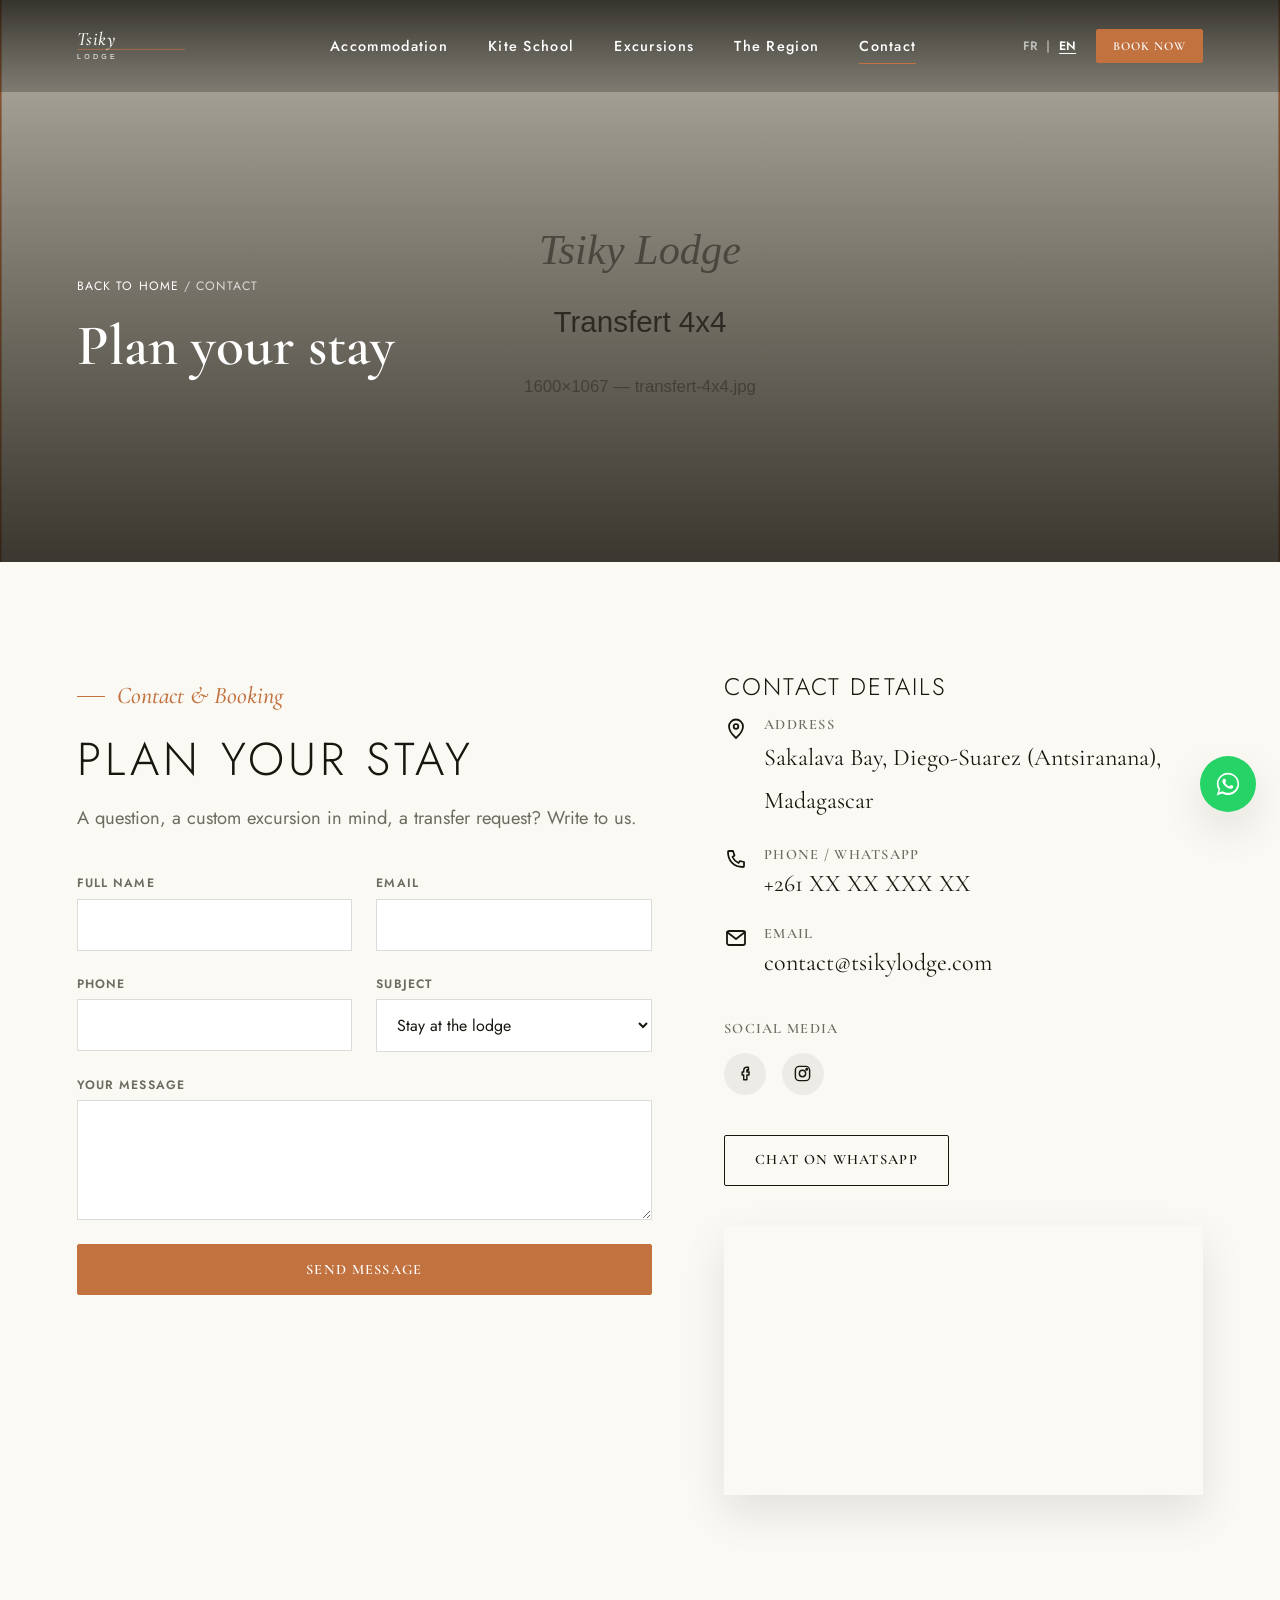
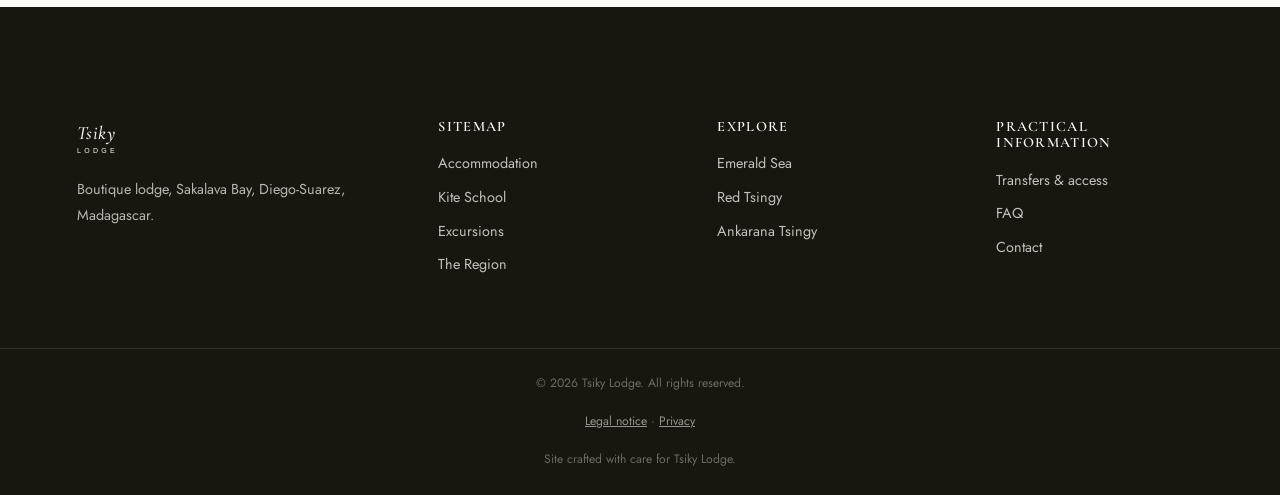
==== contact.html @ 4156f008 "feat: site vitrine complet Tsiky Lodge (FR/EN) Site one-page + pages de détail (hébergements, école " ====
<!DOCTYPE html>
<html lang="fr">
<head>
<meta charset="UTF-8">
<meta name="viewport" content="width=device-width, initial-scale=1.0">
<title data-i18n="meta.title.contact">Contact & réservation — Tsiky Lodge</title>
<meta name="description" content="Contactez le Tsiky Lodge pour réserver votre séjour, une excursion ou un transfert." data-i18n-attr="content:meta.description.contact">
<link rel="canonical" href="https://www.tsikylodge.com/contact.html">
<link rel="alternate" hreflang="fr" href="https://www.tsikylodge.com/contact.html">
<link rel="alternate" hreflang="en" href="https://www.tsikylodge.com/contact.html">
<link rel="alternate" hreflang="x-default" href="https://www.tsikylodge.com/contact.html">

<meta property="og:type" content="website">
<meta property="og:site_name" content="Tsiky Lodge">
<meta property="og:title" content="Contact & réservation — Tsiky Lodge" data-i18n-attr="content:meta.title.contact">
<meta property="og:description" content="Contactez le Tsiky Lodge pour réserver votre séjour, une excursion ou un transfert." data-i18n-attr="content:meta.description.contact">
<meta property="og:image" content="https://www.tsikylodge.com/assets/img/og-image.svg">
<meta property="og:url" content="https://www.tsikylodge.com/contact.html">
<meta property="og:locale" content="fr_FR">

<meta name="twitter:card" content="summary_large_image">
<meta name="twitter:title" content="Contact & réservation — Tsiky Lodge" data-i18n-attr="content:meta.title.contact">
<meta name="twitter:description" content="Contactez le Tsiky Lodge pour réserver votre séjour, une excursion ou un transfert." data-i18n-attr="content:meta.description.contact">
<meta name="twitter:image" content="https://www.tsikylodge.com/assets/img/og-image.svg">

<link rel="icon" href="assets/img/logo-tsiky-lodge.svg" type="image/svg+xml">

<link rel="preconnect" href="https://fonts.googleapis.com">
<link rel="preconnect" href="https://fonts.gstatic.com" crossorigin>
<link href="https://fonts.googleapis.com/css2?family=Cormorant+Garamond:ital,wght@0,500;0,600;1,500;1,600https://fonts.googleapis.com/css2?family=Cormorant+Garamond:wght@500;600;700&family=Jost:wght@400;500;600&display=swapfamily=Jost:wght@300;400;500;600https://fonts.googleapis.com/css2?family=Cormorant+Garamond:wght@500;600;700&family=Jost:wght@400;500;600&display=swapdisplay=swap" rel="stylesheet">

<link rel="stylesheet" href="css/reset.css">
<link rel="stylesheet" href="css/variables.css">
<link rel="stylesheet" href="css/main.css">
<link rel="stylesheet" href="css/responsive.css">
</head>
<body>
<a class="skip-link" href="#main-content" data-i18n="nav.skip">Aller au contenu principal</a>

<svg style="display:none" aria-hidden="true">
  <symbol id="icon-pin" viewBox="0 0 24 24" fill="none" stroke="currentColor" stroke-width="1.8" stroke-linecap="round" stroke-linejoin="round"><path d="M12 21s-7-6.2-7-11.5A7 7 0 0 1 19 9.5C19 14.8 12 21 12 21z"/><circle cx="12" cy="9.5" r="2.3"/></symbol>
  <symbol id="icon-mail" viewBox="0 0 24 24" fill="none" stroke="currentColor" stroke-width="1.8" stroke-linecap="round" stroke-linejoin="round"><rect x="3" y="5" width="18" height="14" rx="2"/><path d="M3 6l9 7 9-7"/></symbol>
  <symbol id="icon-phone" viewBox="0 0 24 24" fill="none" stroke="currentColor" stroke-width="1.8" stroke-linecap="round" stroke-linejoin="round"><path d="M5 4h4l1.5 4.5-2 1.5a12 12 0 0 0 6 6l1.5-2L20 15v4a1 1 0 0 1-1 1C10 20 4 14 4 5a1 1 0 0 1 1-1z"/></symbol>
  <symbol id="icon-facebook" viewBox="0 0 24 24" fill="none" stroke="currentColor" stroke-width="1.8" stroke-linecap="round" stroke-linejoin="round"><path d="M15 8h2V4h-2a4 4 0 0 0-4 4v2H9v4h2v6h4v-6h2.5l.5-4H15V8a1 1 0 0 1 1-1z"/></symbol>
  <symbol id="icon-instagram" viewBox="0 0 24 24" fill="none" stroke="currentColor" stroke-width="1.8" stroke-linecap="round" stroke-linejoin="round"><rect x="3" y="3" width="18" height="18" rx="5"/><circle cx="12" cy="12" r="4"/><circle cx="17.3" cy="6.7" r="1"/></symbol>
  <symbol id="icon-close" viewBox="0 0 24 24" fill="none" stroke="currentColor" stroke-width="2" stroke-linecap="round" stroke-linejoin="round"><path d="M6 6l12 12M18 6L6 18"/></symbol>
  <symbol id="icon-whatsapp" viewBox="0 0 32 32"><path d="M16 3C9 3 3.3 8.7 3.3 15.6c0 2.6.7 5 2 7.1L3 29l6.5-2.2c2 1.1 4.2 1.7 6.5 1.7 7 0 12.7-5.7 12.7-12.6C28.7 8.7 23 3 16 3zm0 23.1c-2 0-4-.5-5.7-1.6l-.4-.2-4 1.3 1.3-3.9-.3-.4a10.4 10.4 0 0 1-1.7-5.7C5.2 9.8 10 5 16 5s10.8 4.8 10.8 10.6S22 26.1 16 26.1zm5.9-7.9c-.3-.2-1.9-.9-2.2-1s-.5-.2-.7.2-.8 1-1 1.2-.4.2-.7.1a8.7 8.7 0 0 1-2.6-1.6 9.6 9.6 0 0 1-1.8-2.2c-.2-.3 0-.5.1-.6l.5-.6.3-.5c.1-.2 0-.4 0-.5s-.7-1.7-1-2.3-.5-.5-.7-.5h-.6c-.2 0-.5.1-.8.4a3.5 3.5 0 0 0-1.1 2.6c0 1.5 1.1 3 1.2 3.2s2.2 3.4 5.3 4.6c.7.3 1.3.5 1.7.6.7.2 1.4.2 1.9.1.6-.1 1.9-.8 2.1-1.5s.3-1.4.2-1.5-.3-.2-.6-.3z"/></symbol>
</svg>

<header class="site-header site-header--transparent" data-transparent-hero>
  <div class="container">
    <a href="index.html" class="logo" aria-label="Tsiky Lodge — accueil">
      <svg viewBox="0 0 320 90" role="img" aria-hidden="true"><text x="0" y="42" font-family="'Cormorant Garamond', Georgia, serif" font-size="40" letter-spacing="1" fill="#fff" font-weight="500" font-style="italic">Tsiky</text><text x="0" y="72" font-family="Arial, sans-serif" font-size="15" letter-spacing="7" fill="#C1723F">LODGE</text><line x1="2" y1="52" x2="230" y2="52" stroke="#C1723F" stroke-width="1.5"/></svg>
    </a>
    <nav class="main-nav" aria-label="Navigation principale">
      <ul class="nav-list">
        <li><a class="nav-link" href="hebergements.html" data-i18n="nav.accommodations">Hébergements</a></li>
        <li><a class="nav-link" href="kite.html" data-i18n="nav.kite">École de kite</a></li>
        <li><a class="nav-link" href="excursions.html" data-i18n="nav.excursions">Excursions</a></li>
        <li><a class="nav-link" href="index.html#region" data-i18n="nav.region">La région</a></li>
        <li><a class="nav-link" href="contact.html" aria-current="true" data-i18n="nav.contact">Contact</a></li>
      </ul>
    </nav>
    <div class="header-actions">
      <div class="lang-switch" role="group" data-i18n-attr="aria-label:nav.langSwitchLabel">
        <button type="button" data-lang="fr" aria-pressed="true" data-i18n="nav.lang.fr">FR</button>
        <span class="lang-divider" aria-hidden="true">|</span>
        <button type="button" data-lang="en" aria-pressed="false" data-i18n="nav.lang.en">EN</button>
      </div>
      <a class="btn btn-primary btn-sm" href="#contact-form" data-i18n="nav.book">Réserver</a>
      <button class="menu-toggle" aria-expanded="false" aria-controls="mobile-menu" aria-label="Ouvrir le menu" data-i18n-attr="aria-label:nav.openMenu">
        <span></span><span></span><span></span>
      </button>
    </div>
  </div>
</header>

<div class="mobile-menu" id="mobile-menu">
  <div class="mobile-menu-top">
    <a href="index.html" class="logo" aria-label="Tsiky Lodge — accueil">
      <svg viewBox="0 0 320 90" role="img" aria-hidden="true"><text x="0" y="42" font-family="'Cormorant Garamond', Georgia, serif" font-size="40" letter-spacing="1" fill="#fff" font-weight="500" font-style="italic">Tsiky</text><text x="0" y="72" font-family="Arial, sans-serif" font-size="15" letter-spacing="7" fill="#C1723F">LODGE</text></svg>
    </a>
    <button class="mobile-menu-close" aria-label="Fermer le menu" data-i18n-attr="aria-label:nav.closeMenu"></button>
  </div>
  <ul class="mobile-nav-list">
    <li><a href="hebergements.html" data-i18n="nav.accommodations">Hébergements</a></li>
    <li><a href="kite.html" data-i18n="nav.kite">École de kite</a></li>
    <li><a href="excursions.html" data-i18n="nav.excursions">Excursions</a></li>
    <li><a href="index.html#region" data-i18n="nav.region">La région</a></li>
    <li><a href="contact.html" data-i18n="nav.contact">Contact</a></li>
  </ul>
  <div class="mobile-menu-footer">
    <div class="mobile-lang-switch" role="group">
      <button type="button" data-lang="fr" aria-pressed="true" data-i18n="nav.lang.fr">FR</button>
      <button type="button" data-lang="en" aria-pressed="false" data-i18n="nav.lang.en">EN</button>
    </div>
    <a class="btn btn-primary" href="#contact-form" data-i18n="nav.book">Réserver</a>
  </div>
</div>

<main id="main-content">

  <section class="page-hero">
    <div class="page-hero-media">
      <img src="assets/img/transfert-4x4.svg" alt="Contact Tsiky Lodge" width="1600" height="1067" fetchpriority="high">
    </div>
    <div class="container page-hero-content">
      <p class="breadcrumb"><a href="index.html" data-i18n="common.backHome">Retour à l'accueil</a> / <span data-i18n="nav.contact">Contact</span></p>
      <h1 data-i18n="contact.title">Préparer votre séjour</h1>
    </div>
  </section>

  <section id="contact-form" aria-labelledby="contact-page-title">
    <div class="container contact-grid">
      <div data-reveal>
        <p class="section-kicker" data-i18n="contact.kicker">Contact & réservation</p>
        <h2 class="section-title" id="contact-page-title" data-i18n="contact.title">Préparer votre séjour</h2>
        <p class="section-lede" data-i18n="contact.lede">Une question, une envie d'excursion sur mesure ? Écrivez-nous.</p>

        <form class="contact-form" action="https://formspree.io/f/REMPLACER-PAR-ID-FORMSPREE" method="POST" style="margin-top: var(--space-lg);">
          <!-- TODO client : remplacer par votre endpoint Formspree, ou action="mailto:contact@tsikylodge.com" -->
          <div class="form-row">
            <div class="form-group">
              <label for="ct-name" data-i18n="contact.form.name">Nom complet</label>
              <input type="text" id="ct-name" name="name" required>
            </div>
            <div class="form-group">
              <label for="ct-email" data-i18n="contact.form.email">Email</label>
              <input type="email" id="ct-email" name="email" required>
            </div>
          </div>
          <div class="form-row">
            <div class="form-group">
              <label for="ct-phone" data-i18n="contact.form.phone">Téléphone</label>
              <input type="tel" id="ct-phone" name="phone">
            </div>
            <div class="form-group">
              <label for="ct-subject" data-i18n="contact.form.subject">Objet</label>
              <select id="ct-subject" name="subject">
                <option value="stay" data-i18n="contact.form.subject.stay">Séjour au lodge</option>
                <option value="excursion" data-i18n="contact.form.subject.excursion">Excursion</option>
                <option value="transfer" data-i18n="contact.form.subject.transfer">Transfert</option>
                <option value="other" data-i18n="contact.form.subject.other">Autre demande</option>
              </select>
            </div>
          </div>
          <div class="form-group">
            <label for="ct-message" data-i18n="contact.form.message">Votre message</label>
            <textarea id="ct-message" name="message" required></textarea>
          </div>
          <button type="submit" class="btn btn-primary" data-i18n="contact.form.submit">Envoyer le message</button>
        </form>
      </div>

      <div data-reveal>
        <h3 class="section-title" style="font-size: var(--fs-lg)" data-i18n="contact.info.title">Coordonnées</h3>
        <div class="contact-info-list">
          <div class="contact-info-item">
            <svg aria-hidden="true"><use href="#icon-pin"></use></svg>
            <div><h3 data-i18n="contact.info.address.label">Adresse</h3><p data-i18n="contact.info.address.value">Baie Sakalava, Diego-Suarez, Madagascar</p></div>
          </div>
          <div class="contact-info-item">
            <svg aria-hidden="true"><use href="#icon-phone"></use></svg>
            <div><h3 data-i18n="contact.info.phone.label">Téléphone / WhatsApp</h3><a href="tel:+261XXXXXXXXX">+261 XX XX XXX XX</a></div>
          </div>
          <div class="contact-info-item">
            <svg aria-hidden="true"><use href="#icon-mail"></use></svg>
            <div><h3 data-i18n="contact.info.email.label">Email</h3><a href="mailto:contact@tsikylodge.com">contact@tsikylodge.com</a></div>
          </div>
        </div>

        <div style="margin-top: var(--space-lg)">
          <h3 style="font-size: var(--fs-sm); text-transform:uppercase; letter-spacing:var(--ls-wide); color:var(--color-text-muted); margin-bottom:0.4em" data-i18n="contact.info.social.label">Réseaux sociaux</h3>
          <div class="social-links">
            <a href="https://www.facebook.com/" aria-label="Facebook" target="_blank" rel="noopener"><svg aria-hidden="true"><use href="#icon-facebook"></use></svg></a>
            <a href="https://www.instagram.com/" aria-label="Instagram" target="_blank" rel="noopener"><svg aria-hidden="true"><use href="#icon-instagram"></use></svg></a>
          </div>
        </div>

        <a class="btn btn-outline" style="margin-top: var(--space-lg)" href="#" data-whatsapp-link target="_blank" rel="noopener" data-i18n="contact.whatsappBtn">Discuter sur WhatsApp</a>

        <div class="map-frame" style="margin-top: var(--space-lg)">
          <iframe title="Carte de localisation du Tsiky Lodge" data-i18n-attr="title:contact.mapTitle" loading="lazy" src="https://www.openstreetmap.org/export/embed.html?bbox=49.30%2C-12.48%2C49.44%2C-12.36&layer=mapnik&marker=-12.42%2C49.37" allowfullscreen></iframe>
        </div>
      </div>
    </div>
  </section>

</main>

<footer class="site-footer">
  <div class="container footer-grid">
    <div class="footer-brand">
      <a href="index.html" class="logo" aria-label="Tsiky Lodge">
        <svg viewBox="0 0 320 90" role="img" aria-hidden="true"><text x="0" y="42" font-family="'Cormorant Garamond', Georgia, serif" font-size="40" letter-spacing="1" fill="#FBF9F4" font-weight="500" font-style="italic">Tsiky</text><text x="0" y="72" font-family="Arial, sans-serif" font-size="15" letter-spacing="7" fill="#C1723F">LODGE</text></svg>
      </a>
      <p data-i18n="footer.tagline">Lodge de charme, Baie Sakalava, Diego-Suarez, Madagascar.</p>
    </div>
    <div class="footer-col">
      <h3 data-i18n="footer.sitemap.title">Plan du site</h3>
      <ul>
        <li><a href="hebergements.html" data-i18n="nav.accommodations">Hébergements</a></li>
        <li><a href="kite.html" data-i18n="nav.kite">École de kite</a></li>
        <li><a href="excursions.html" data-i18n="nav.excursions">Excursions</a></li>
        <li><a href="index.html#region" data-i18n="nav.region">La région</a></li>
      </ul>
    </div>
    <div class="footer-col">
      <h3 data-i18n="footer.explore.title">Explorer</h3>
      <ul>
        <li><a href="excursions.html#emeraude" data-i18n="footer.explore.emeraude">Mer d'Émeraude</a></li>
        <li><a href="excursions.html#tsingy-rouge" data-i18n="footer.explore.tsingyRouge">Tsingy Rouge</a></li>
        <li><a href="excursions.html#ankarana" data-i18n="footer.explore.ankarana">Tsingy de l'Ankarana</a></li>
      </ul>
    </div>
    <div class="footer-col">
      <h3 data-i18n="footer.practical.title">Informations pratiques</h3>
      <ul>
        <li><a href="index.html#transferts" data-i18n="footer.practical.transfers">Transferts & accès</a></li>
        <li><a href="index.html#region" data-i18n="footer.practical.faq">Questions fréquentes</a></li>
        <li><a href="contact.html" data-i18n="footer.practical.contact">Contact</a></li>
      </ul>
    </div>
  </div>
  <div class="container footer-bottom">
    <p data-i18n="footer.rights">© 2026 Tsiky Lodge. Tous droits réservés.</p>
    <p><a href="#" data-i18n="footer.legal.mentions">Mentions légales</a> · <a href="#" data-i18n="footer.legal.privacy">Confidentialité</a></p>
    <p data-i18n="footer.credits">Site conçu avec soin pour Tsiky Lodge.</p>
  </div>
</footer>

<a class="whatsapp-float" href="#" data-whatsapp-link target="_blank" rel="noopener" aria-label="Contacter Tsiky Lodge sur WhatsApp" data-i18n-attr="aria-label:whatsapp.ariaLabel">
  <svg aria-hidden="true"><use href="#icon-whatsapp"></use></svg>
</a>

<div class="mobile-booking-bar">
  <a class="btn btn-outline" href="#" data-whatsapp-link target="_blank" rel="noopener" aria-label="WhatsApp">
    <svg width="18" height="18" aria-hidden="true"><use href="#icon-phone"></use></svg>
  </a>
  <a class="btn btn-primary" href="#contact-form" data-i18n="nav.book">Réserver</a>
</div>

<script src="js/i18n.js"></script>
<script src="js/nav.js"></script>
<script src="js/scroll-reveal.js"></script>
<script src="js/gallery.js"></script>
<script src="js/booking.js"></script>
<script src="js/main.js"></script>
</body>
</html>
---- css/variables.css ----
/* ==========================================================================
   TSIKY LODGE — Design tokens
   Direction : lodge de charme minimaliste et éditorial, inspiré des grandes
   maisons (serif italique + sans géométrique capitales, angles droits,
   palette crème / encre / rust / sauge).
   ========================================================================== */

:root {
  /* --- Couleurs --- */
  --color-cream: #FBF9F4;
  --color-cream-deep: #F1ECE1;
  --color-ink: #17170F;
  --color-ink-soft: #3A382F;
  --color-stone: #6E6B60;
  --color-rust: #C1723F;
  --color-rust-deep: #9C5A30;
  --color-sage: #9FBFA8;
  --color-sage-deep: #5F7D68;
  --color-white: #FFFFFF;

  --color-bg: var(--color-cream);
  --color-text: var(--color-ink);
  --color-text-muted: var(--color-stone);
  --color-accent: var(--color-rust);
  --color-accent-warm: var(--color-rust);
  --color-line: rgba(23, 23, 15, 0.15);
  --color-line-light: rgba(255, 255, 255, 0.35);
  --color-overlay-dark: rgba(15, 15, 10, 0.55);
  --color-overlay-darker: rgba(10, 10, 7, 0.72);

  /* Alias de compatibilité (anciens noms encore référencés) */
  --color-sable: var(--color-cream);
  --color-sable-doux: var(--color-cream-deep);
  --color-sable-fonce: var(--color-cream-deep);
  --color-lagon: var(--color-ink);
  --color-lagon-profond: var(--color-ink);
  --color-emeraude: var(--color-rust);
  --color-emeraude-fonce: var(--color-rust-deep);
  --color-terracotta: var(--color-rust);
  --color-terracotta-fonce: var(--color-rust-deep);
  --color-blanc: var(--color-white);
  --color-noir-doux: var(--color-ink);

  /* --- Typographie --- */
  --font-serif: "Cormorant Garamond", Georgia, serif;
  --font-sans: "Jost", "Work Sans", -apple-system, sans-serif;

  --fs-xs: 0.76rem;
  --fs-sm: 0.9rem;
  --fs-base: 1rem;
  --fs-md: 1.15rem;
  --fs-lg: 1.5rem;
  --fs-xl: 2rem;
  --fs-2xl: 2.8rem;
  --fs-3xl: 3.6rem;
  --fs-4xl: 5rem;

  --lh-tight: 1.12;
  --lh-normal: 1.5;
  --lh-loose: 1.8;

  --ls-caps: 0.22em;
  --ls-wide: 0.09em;

  /* --- Espacements --- */
  --space-3xs: 0.25rem;
  --space-2xs: 0.5rem;
  --space-xs: 0.75rem;
  --space-sm: 1rem;
  --space-md: 1.5rem;
  --space-lg: 2.5rem;
  --space-xl: 4.5rem;
  --space-2xl: 7rem;
  --space-3xl: 10rem;

  --container-max: 1280px;
  --container-narrow: 780px;
  --gutter: clamp(1.25rem, 6vw, 5rem);

  /* --- Bordures / rayons : angles droits, esprit architectural --- */
  --radius-sm: 0px;
  --radius-md: 0px;
  --radius-lg: 0px;
  --radius-pill: 2px;
  --border-hairline: 1px solid var(--color-line);

  /* --- Ombres : quasi absentes, on préfère les bordures fines --- */
  --shadow-sm: 0 1px 0 rgba(23, 23, 15, 0.06);
  --shadow-md: 0 18px 40px rgba(23, 23, 15, 0.10);
  --shadow-lg: 0 24px 60px rgba(23, 23, 15, 0.16);

  /* --- Transitions --- */
  --ease-standard: cubic-bezier(0.4, 0, 0.2, 1);
  --ease-out-soft: cubic-bezier(0.16, 1, 0.3, 1);
  --dur-fast: 220ms;
  --dur-base: 450ms;
  --dur-slow: 800ms;

  /* --- Z-index --- */
  --z-header: 100;
  --z-mobile-menu: 200;
  --z-booking-bar: 90;
  --z-whatsapp: 80;
  --z-lightbox: 300;

  --header-height: 92px;
  --header-height-scrolled: 66px;
}

@media (prefers-reduced-motion: reduce) {
  :root {
    --dur-fast: 1ms;
    --dur-base: 1ms;
    --dur-slow: 1ms;
  }
}
---- css/main.css ----
/* ==========================================================================
   TSIKY LODGE — Feuille de style principale
   Sommaire :
   1. Base & typographie
   2. Utilitaires / layout
   3. Boutons & composants communs
   4. Header & navigation
   5. Menu mobile
   6. Hero & barre de réservation
   7. Introduction
   8. Hébergements (cartes + carrousel)
   9. Michel Kite
   10. Excursions (onglets)
   11. Circuits 4x4
   12. Transferts & accès
   13. Galerie + lightbox
   14. Région / Baie Sakalava
   15. Contact
   16. Footer
   17. WhatsApp flottant
   18. Animations scroll-reveal
   ========================================================================== */

/* -------------------- 1. Base & typographie -------------------- */

body {
  font-family: var(--font-sans);
  background: var(--color-bg);
  color: var(--color-text);
  font-size: var(--fs-base);
  overflow-x: hidden;
}

h1, h2, h3, h4 {
  font-family: var(--font-serif);
  font-weight: 600;
  line-height: var(--lh-tight);
  color: var(--color-lagon-profond);
}

p {
  line-height: var(--lh-loose);
  color: var(--color-text-muted);
  max-width: 62ch;
}

a {
  transition: color var(--dur-fast) var(--ease-standard);
}

/* -------------------- 2. Utilitaires / layout -------------------- */

.container {
  width: 100%;
  max-width: var(--container-max);
  margin-inline: auto;
  padding-inline: var(--gutter);
}

.container--narrow {
  max-width: var(--container-narrow);
}

main {
  overflow-x: hidden;
}

section {
  position: relative;
  padding-block: var(--space-2xl);
}

.section-alt {
  background: var(--color-sable-doux);
}

.section-dark {
  background: var(--color-lagon-profond);
  color: var(--color-sable);
}

.section-dark p {
  color: rgba(251, 249, 244, 0.78);
}

.section-dark h2, .section-dark h3 {
  color: var(--color-sable);
}

.section-head {
  max-width: 720px;
  margin-bottom: var(--space-xl);
}

.section-head--center {
  margin-inline: auto;
  text-align: center;
}

.section-kicker {
  display: inline-flex;
  align-items: center;
  gap: var(--space-xs);
  font-family: var(--font-serif);
  font-style: italic;
  font-size: var(--fs-lg);
  letter-spacing: normal;
  text-transform: none;
  color: var(--color-rust);
  font-weight: 500;
  margin-bottom: var(--space-sm);
}

.section-kicker::before {
  content: "";
  display: inline-block;
  width: 28px;
  height: 1px;
  background: var(--color-rust);
  transform: translateY(1px);
}

.section-title {
  font-family: var(--font-sans);
  font-weight: 300;
  text-transform: uppercase;
  letter-spacing: var(--ls-wide);
  font-size: clamp(1.7rem, 3.6vw, var(--fs-3xl));
  margin-bottom: var(--space-sm);
}

.section-lede {
  font-size: var(--fs-md);
  max-width: 60ch;
}

.section-number {
  position: absolute;
  top: var(--space-lg);
  right: var(--gutter);
  font-family: var(--font-serif);
  font-style: italic;
  font-size: 5.5rem;
  color: var(--color-ink);
  opacity: 0.07;
  font-weight: 500;
  line-height: 1;
  pointer-events: none;
}

.section-dark .section-number {
  color: var(--color-sable);
  opacity: 0.08;
}

.visually-hidden {
  position: absolute;
  width: 1px; height: 1px;
  padding: 0; margin: -1px;
  overflow: hidden;
  clip: rect(0,0,0,0);
  white-space: nowrap;
  border: 0;
}

.skip-link {
  position: absolute;
  left: var(--space-sm);
  top: -60px;
  background: var(--color-lagon-profond);
  color: var(--color-sable);
  padding: var(--space-xs) var(--space-sm);
  border-radius: var(--radius-sm);
  z-index: 999;
  transition: top var(--dur-fast) var(--ease-standard);
}

.skip-link:focus {
  top: var(--space-sm);
}

/* -------------------- 3. Boutons & composants communs -------------------- */

.btn {
  display: inline-flex;
  align-items: center;
  justify-content: center;
  gap: var(--space-2xs);
  padding: 0.95em 2.1em;
  font-family: var(--font-serif);
  font-size: var(--fs-sm);
  font-weight: 600;
  letter-spacing: var(--ls-wide);
  text-transform: uppercase;
  border-radius: var(--radius-pill);
  border: 1px solid transparent;
  cursor: pointer;
  transition: background var(--dur-fast) var(--ease-standard),
              color var(--dur-fast) var(--ease-standard),
              border-color var(--dur-fast) var(--ease-standard);
  white-space: nowrap;
}

.btn-primary {
  background: var(--color-rust);
  color: var(--color-blanc);
  border-color: var(--color-rust);
}

.btn-primary:hover {
  background: transparent;
  color: var(--color-rust);
}

.btn-outline {
  background: transparent;
  border-color: currentColor;
  color: var(--color-lagon-profond);
}

.btn-outline:hover {
  background: var(--color-lagon-profond);
  color: var(--color-sable);
}

.btn-ghost-light {
  background: rgba(255,255,255,0.12);
  border-color: rgba(255,255,255,0.6);
  color: #fff;
  backdrop-filter: blur(6px);
}

.btn-ghost-light:hover {
  background: #fff;
  color: var(--color-lagon-profond);
}

.btn-sm {
  padding: 0.6em 1.3em;
  font-size: var(--fs-xs);
}

.btn-block {
  width: 100%;
}

.link-underline {
  position: relative;
  display: inline-block;
  color: var(--color-lagon-profond);
  font-weight: 600;
}

.link-underline::after {
  content: "";
  position: absolute;
  left: 0; bottom: -3px;
  width: 100%; height: 1px;
  background: currentColor;
  transform: scaleX(0);
  transform-origin: right;
  transition: transform var(--dur-base) var(--ease-out-soft);
}

.link-underline:hover::after {
  transform: scaleX(1);
  transform-origin: left;
}

.tag-list {
  display: flex;
  flex-wrap: wrap;
  gap: var(--space-xs);
}

.pill {
  display: inline-flex;
  align-items: center;
  gap: 0.4em;
  padding: 0.45em 1em;
  border-radius: var(--radius-pill);
  background: rgba(23, 23, 15, 0.06);
  color: var(--color-lagon-profond);
  font-size: var(--fs-xs);
  font-weight: 500;
}

.pill svg {
  width: 15px;
  height: 15px;
  stroke: var(--color-emeraude);
}

/* Compteurs chiffres clés */
.stats-row {
  display: grid;
  grid-template-columns: repeat(auto-fit, minmax(140px, 1fr));
  gap: var(--space-lg);
  margin-top: var(--space-xl);
}

.stat-item {
  text-align: center;
}

.stat-number {
  font-family: var(--font-serif);
  font-size: var(--fs-3xl);
  color: var(--color-terracotta);
  display: block;
  line-height: 1;
}

.stat-label {
  font-size: var(--fs-xs);
  letter-spacing: var(--ls-wide);
  text-transform: uppercase;
  color: var(--color-text-muted);
  margin-top: var(--space-2xs);
  display: block;
}

.section-dark .stat-label {
  color: rgba(251,249,244,0.7);
}

/* -------------------- 4. Header & navigation -------------------- */

.site-header {
  position: fixed;
  top: 0; left: 0; right: 0;
  z-index: var(--z-header);
  height: var(--header-height);
  display: flex;
  align-items: center;
  transition: height var(--dur-base) var(--ease-standard),
              background var(--dur-base) var(--ease-standard),
              box-shadow var(--dur-base) var(--ease-standard);
}

.site-header .container {
  display: flex;
  align-items: center;
  justify-content: space-between;
  gap: var(--space-md);
}

.site-header--transparent {
  background: linear-gradient(to bottom, rgba(20,19,13,0.8), rgba(20,19,13,0.25));
}

.site-header--transparent .logo svg text {
  fill: #fff;
}

.site-header--transparent .nav-link,
.site-header--transparent .lang-switch button,
.site-header--transparent .menu-toggle {
  color: #fff;
}

.site-header--solid {
  background: rgba(251, 249, 244, 0.94);
  backdrop-filter: blur(10px);
  box-shadow: var(--shadow-sm);
  height: var(--header-height-scrolled);
}

.site-header--solid .logo svg text:first-of-type {
  fill: var(--color-lagon-profond);
}

.site-header--solid .nav-link,
.site-header--solid .menu-toggle {
  color: var(--color-lagon-profond);
}

.logo {
  display: block;
  width: 150px;
  transition: width var(--dur-base) var(--ease-standard);
}

.site-header--solid .logo {
  width: 128px;
}

.main-nav {
  display: none;
}

.nav-list {
  display: flex;
  align-items: center;
  gap: var(--space-lg);
}

.nav-link {
  font-size: var(--fs-sm);
  font-weight: 500;
  letter-spacing: var(--ls-wide);
  color: #fff;
  position: relative;
  padding-block: var(--space-2xs);
}

.nav-link::after {
  content: "";
  position: absolute;
  left: 0; bottom: 0;
  height: 1px; width: 100%;
  background: var(--color-terracotta);
  transform: scaleX(0);
  transition: transform var(--dur-base) var(--ease-out-soft);
}

.nav-link:hover::after,
.nav-link[aria-current="true"]::after {
  transform: scaleX(1);
}

.header-actions {
  display: flex;
  align-items: center;
  gap: var(--space-sm);
}

.lang-switch {
  display: flex;
  align-items: center;
  gap: 0.35em;
  font-size: var(--fs-xs);
  font-weight: 600;
  letter-spacing: var(--ls-wide);
}

.lang-switch button {
  color: #fff;
  opacity: 0.6;
  padding: 0.2em 0.3em;
}

.lang-switch button[aria-pressed="true"] {
  opacity: 1;
  text-decoration: underline;
  text-underline-offset: 3px;
}

.lang-divider {
  opacity: 0.5;
  color: #fff;
}

.site-header--solid .lang-switch button,
.site-header--solid .lang-divider {
  color: var(--color-lagon-profond);
}

.menu-toggle {
  display: inline-flex;
  flex-direction: column;
  justify-content: center;
  gap: 5px;
  width: 34px;
  height: 34px;
  color: #fff;
}

.menu-toggle span {
  display: block;
  width: 100%;
  height: 2px;
  background: currentColor;
  transition: transform var(--dur-base) var(--ease-standard), opacity var(--dur-fast);
}

.menu-toggle[aria-expanded="true"] span:nth-child(1) {
  transform: translateY(7px) rotate(45deg);
}
.menu-toggle[aria-expanded="true"] span:nth-child(2) {
  opacity: 0;
}
.menu-toggle[aria-expanded="true"] span:nth-child(3) {
  transform: translateY(-7px) rotate(-45deg);
}

/* -------------------- 5. Menu mobile plein écran -------------------- */

.mobile-menu {
  position: fixed;
  inset: 0;
  z-index: var(--z-mobile-menu);
  background: var(--color-lagon-profond);
  display: flex;
  flex-direction: column;
  padding: var(--space-lg) var(--gutter);
  transform: translateY(-100%);
  opacity: 0;
  visibility: hidden;
  transition: transform var(--dur-slow) var(--ease-out-soft), opacity var(--dur-slow) var(--ease-out-soft), visibility 0s var(--dur-slow);
}

.mobile-menu.is-open {
  transform: translateY(0);
  opacity: 1;
  visibility: visible;
  transition: transform var(--dur-slow) var(--ease-out-soft), opacity var(--dur-slow) var(--ease-out-soft), visibility 0s;
}

.mobile-menu-top {
  display: flex;
  justify-content: space-between;
  align-items: center;
}

.mobile-menu-top .logo svg text { fill: #fff; }

.mobile-menu-close {
  color: var(--color-sable);
  width: 34px; height: 34px;
  position: relative;
}

.mobile-menu-close::before,
.mobile-menu-close::after {
  content: "";
  position: absolute;
  left: 4px; right: 4px; top: 50%;
  height: 2px;
  background: currentColor;
}

.mobile-menu-close::before { transform: rotate(45deg); }
.mobile-menu-close::after { transform: rotate(-45deg); }

.mobile-nav-list {
  margin-top: var(--space-2xl);
  display: flex;
  flex-direction: column;
  gap: var(--space-md);
}

.mobile-nav-list a {
  font-family: var(--font-serif);
  font-size: var(--fs-2xl);
  color: var(--color-sable);
  opacity: 0;
  transform: translateY(16px);
  transition: opacity var(--dur-slow) var(--ease-out-soft), transform var(--dur-slow) var(--ease-out-soft);
}

.mobile-menu.is-open .mobile-nav-list a {
  opacity: 1;
  transform: translateY(0);
}

.mobile-menu-footer {
  margin-top: auto;
  display: flex;
  flex-direction: column;
  gap: var(--space-md);
  padding-top: var(--space-lg);
  border-top: 1px solid rgba(251,249,244,0.15);
}

.mobile-lang-switch {
  display: flex;
  gap: var(--space-sm);
  font-size: var(--fs-sm);
  color: var(--color-sable);
}

.mobile-lang-switch button {
  opacity: 0.6;
  font-weight: 600;
}

.mobile-lang-switch button[aria-pressed="true"] {
  opacity: 1;
  text-decoration: underline;
}

.mobile-menu-footer .btn {
  align-self: flex-start;
}

body.menu-open {
  overflow: hidden;
}

/* -------------------- 6. Hero & barre de réservation -------------------- */

.hero {
  position: relative;
  min-height: 100svh;
  display: flex;
  align-items: flex-end;
  color: #fff;
  overflow: hidden;
}

.hero-media {
  position: absolute;
  inset: 0;
  z-index: -1;
}

.hero-media img {
  width: 100%;
  height: 100%;
  object-fit: cover;
}

.hero-media::after {
  content: "";
  position: absolute;
  inset: 0;
  background: linear-gradient(to top, rgba(20,19,13,0.82) 0%, rgba(20,19,13,0.4) 45%, rgba(20,19,13,0.6) 100%);
}

.hero-content {
  width: 100%;
  padding-bottom: var(--space-2xl);
  padding-top: calc(var(--header-height) + var(--space-2xl));
}

.hero-eyebrow {
  display: inline-flex;
  align-items: center;
  gap: var(--space-2xs);
  font-size: var(--fs-sm);
  letter-spacing: var(--ls-caps);
  text-transform: uppercase;
  margin-bottom: var(--space-md);
  opacity: 0.95;
}

.hero-eyebrow svg { width: 16px; height: 16px; }

.hero-title {
  font-family: var(--font-serif);
  font-style: italic;
  font-weight: 500;
  font-size: clamp(3rem, 9vw, var(--fs-4xl));
  color: #fff;
  line-height: 0.98;
  margin-bottom: var(--space-md);
}

.hero-subtitle {
  font-size: clamp(1rem, 2vw, var(--fs-lg));
  max-width: 46ch;
  color: rgba(255,255,255,0.9);
  margin-bottom: var(--space-lg);
}

.hero-scroll-indicator {
  position: absolute;
  bottom: var(--space-md);
  right: var(--gutter);
  display: flex;
  flex-direction: column;
  align-items: center;
  gap: var(--space-2xs);
  color: #fff;
  font-size: var(--fs-xs);
  letter-spacing: var(--ls-wide);
  text-transform: uppercase;
  writing-mode: vertical-rl;
}

.hero-scroll-indicator .scroll-line {
  writing-mode: initial;
  width: 1px;
  height: 46px;
  background: rgba(255,255,255,0.4);
  position: relative;
  overflow: hidden;
}

.hero-scroll-indicator .scroll-line::before {
  content: "";
  position: absolute;
  top: -100%; left: 0;
  width: 100%; height: 100%;
  background: #fff;
  animation: scrollDrop 2.2s var(--ease-standard) infinite;
}

@keyframes scrollDrop {
  0% { top: -100%; }
  60% { top: 100%; }
  100% { top: 100%; }
}

/* Barre de réservation */

.booking-bar {
  position: relative;
  z-index: var(--z-booking-bar);
  background: var(--color-blanc);
  border-radius: var(--radius-lg);
  box-shadow: var(--shadow-lg);
  padding: var(--space-md);
  margin-top: var(--space-lg);
  display: grid;
  grid-template-columns: 1fr;
  gap: var(--space-sm);
  color: var(--color-text);
}

.booking-field {
  display: flex;
  flex-direction: column;
  gap: 0.3em;
  border-bottom: var(--border-hairline);
  padding-bottom: var(--space-xs);
}

.booking-field label {
  font-size: var(--fs-xs);
  letter-spacing: var(--ls-wide);
  text-transform: uppercase;
  color: var(--color-text-muted);
  font-weight: 600;
}

.booking-field input,
.booking-field select {
  border: none;
  background: transparent;
  font-size: var(--fs-md);
  color: var(--color-lagon-profond);
  font-family: var(--font-sans);
}

.booking-field input:focus,
.booking-field select:focus {
  outline: none;
}

.booking-bar .btn {
  width: 100%;
}

.booking-bar--sticky {
  position: sticky;
  top: calc(var(--header-height-scrolled) + var(--space-sm));
}

/* Barre d'action fixe mobile */
.mobile-booking-bar {
  position: fixed;
  left: 0; right: 0; bottom: 0;
  z-index: var(--z-booking-bar);
  background: var(--color-blanc);
  box-shadow: 0 -6px 24px rgba(20,19,13,0.15);
  padding: var(--space-xs) var(--gutter);
  display: flex;
  gap: var(--space-sm);
  transform: translateY(100%);
  transition: transform var(--dur-base) var(--ease-out-soft);
}

.mobile-booking-bar.is-visible {
  transform: translateY(0);
}

.mobile-booking-bar .btn {
  flex: 1;
}

/* -------------------- 7. Introduction -------------------- */

.intro-grid {
  display: grid;
  gap: var(--space-xl);
  align-items: center;
}

.intro-media {
  border-radius: var(--radius-lg);
  overflow: hidden;
  box-shadow: var(--shadow-md);
}

.intro-media img {
  transition: transform var(--dur-slow) var(--ease-standard);
}

.intro-media:hover img {
  transform: scale(1.04);
}

/* -------------------- 8. Hébergements -------------------- */

.accommodation-grid {
  display: grid;
  gap: var(--space-lg);
  grid-template-columns: 1fr;
}

.accom-card {
  background: var(--color-blanc);
  border: var(--border-hairline);
  overflow: hidden;
  transition: border-color var(--dur-base) var(--ease-standard);
  display: flex;
  flex-direction: column;
}

.accom-card:hover {
  border-color: var(--color-rust);
}

.accom-card__media {
  position: relative;
  aspect-ratio: 3 / 2;
  overflow: hidden;
}

.accom-card__media img {
  width: 100%;
  height: 100%;
  object-fit: cover;
  transition: transform var(--dur-slow) var(--ease-standard);
}

.accom-card:hover .accom-card__media img {
  transform: scale(1.08);
}

.carousel-nav {
  position: absolute;
  top: 50%;
  transform: translateY(-50%);
  width: 38px; height: 38px;
  border-radius: 50%;
  background: rgba(255,255,255,0.85);
  color: var(--color-lagon-profond);
  display: flex;
  align-items: center;
  justify-content: center;
  opacity: 0;
  transition: opacity var(--dur-fast) var(--ease-standard);
}

.accom-card__media:hover .carousel-nav,
.accom-card__media:focus-within .carousel-nav {
  opacity: 1;
}

.carousel-nav--prev { left: var(--space-2xs); }
.carousel-nav--next { right: var(--space-2xs); }

.carousel-dots {
  position: absolute;
  bottom: var(--space-2xs);
  left: 50%;
  transform: translateX(-50%);
  display: flex;
  gap: 6px;
}

.carousel-dots button {
  width: 7px; height: 7px;
  border-radius: 50%;
  background: rgba(255,255,255,0.6);
}

.carousel-dots button[aria-current="true"] {
  background: #fff;
}

.accom-card__body {
  padding: var(--space-md);
  display: flex;
  flex-direction: column;
  gap: var(--space-sm);
  flex: 1;
}

.accom-card__title {
  font-size: var(--fs-lg);
}

.accom-card__capacity {
  font-size: var(--fs-xs);
  text-transform: uppercase;
  letter-spacing: var(--ls-wide);
  color: var(--color-emeraude-fonce);
  font-weight: 600;
}

.accom-card__desc {
  font-size: var(--fs-sm);
}

.amenity-list {
  display: flex;
  flex-wrap: wrap;
  gap: var(--space-xs);
  margin-top: auto;
}

.amenity {
  display: flex;
  align-items: center;
  gap: 0.4em;
  font-size: var(--fs-xs);
  color: var(--color-text-muted);
}

.amenity svg {
  width: 17px; height: 17px;
  stroke: var(--color-emeraude);
  flex-shrink: 0;
}

.accom-card__footer {
  display: flex;
  align-items: center;
  justify-content: space-between;
  margin-top: var(--space-xs);
  gap: var(--space-sm);
}

/* Double room card (two adjoining rooms) */
.accom-card--twin .accom-card__media {
  display: grid;
  grid-template-columns: 1fr 1fr;
  aspect-ratio: 3/2;
}
.accom-card--twin .accom-card__media img {
  aspect-ratio: unset;
}

/* -------------------- 9. Michel Kite -------------------- */

.kite-section {
  position: relative;
  min-height: 90vh;
  display: flex;
  align-items: center;
  color: #fff;
  overflow: hidden;
}

.kite-bg {
  position: absolute;
  inset: 0;
  z-index: -1;
}

.kite-bg img {
  width: 100%; height: 100%;
  object-fit: cover;
}

.kite-bg::after {
  content: "";
  position: absolute;
  inset: 0;
  background: linear-gradient(100deg, rgba(20,19,13,0.88) 0%, rgba(20,19,13,0.55) 45%, rgba(20,19,13,0.15) 100%);
}

.kite-content {
  max-width: 640px;
}

.kite-content h2 { color: #fff; }
.kite-content p { color: rgba(255,255,255,0.85); }

.kite-features {
  display: grid;
  gap: var(--space-sm);
  margin: var(--space-lg) 0;
}

.kite-feature {
  display: flex;
  gap: var(--space-sm);
  align-items: flex-start;
}

.kite-feature svg {
  width: 26px; height: 26px;
  stroke: var(--color-terracotta);
  flex-shrink: 0;
  margin-top: 0.2em;
}

.kite-feature h3 {
  font-size: var(--fs-md);
  color: #fff;
  margin-bottom: 0.2em;
}

.kite-feature p {
  font-size: var(--fs-sm);
  color: rgba(255,255,255,0.75);
}

.wind-season-box {
  background: rgba(255,255,255,0.08);
  border: 1px solid rgba(255,255,255,0.2);
  border-radius: var(--radius-md);
  padding: var(--space-md);
  margin-bottom: var(--space-lg);
  backdrop-filter: blur(6px);
}

.wind-season-box strong {
  color: var(--color-terracotta);
  display: block;
  font-size: var(--fs-xs);
  letter-spacing: var(--ls-wide);
  text-transform: uppercase;
  margin-bottom: 0.3em;
}

.wind-season-box p {
  color: rgba(255,255,255,0.9);
  font-size: var(--fs-sm);
}

/* -------------------- 10. Excursions (onglets) -------------------- */

.tabs {
  display: flex;
  flex-wrap: wrap;
  gap: var(--space-xs);
  margin-bottom: var(--space-lg);
  border-bottom: var(--border-hairline);
}

.tab-btn {
  padding: var(--space-xs) var(--space-sm);
  font-size: var(--fs-sm);
  font-weight: 600;
  color: var(--color-text-muted);
  position: relative;
  letter-spacing: var(--ls-wide);
}

.tab-btn::after {
  content: "";
  position: absolute;
  bottom: -1px; left: 0; right: 0;
  height: 2px;
  background: var(--color-terracotta);
  transform: scaleX(0);
  transition: transform var(--dur-base) var(--ease-out-soft);
}

.tab-btn[aria-selected="true"] {
  color: var(--color-lagon-profond);
}

.tab-btn[aria-selected="true"]::after {
  transform: scaleX(1);
}

.tab-panel {
  display: none;
}

.tab-panel.is-active {
  display: block;
}

.excursion-grid {
  display: grid;
  gap: var(--space-lg);
  grid-template-columns: 1fr;
}

.excursion-card {
  display: grid;
  grid-template-columns: 1fr;
  overflow: hidden;
  background: var(--color-blanc);
  border: var(--border-hairline);
  transition: border-color var(--dur-base) var(--ease-standard);
}

.excursion-card:hover {
  border-color: var(--color-rust);
}

.excursion-card__media {
  aspect-ratio: 16/10;
  overflow: hidden;
}

.excursion-card__media img {
  width: 100%; height: 100%; object-fit: cover;
  transition: transform var(--dur-slow) var(--ease-standard);
}

.excursion-card:hover .excursion-card__media img {
  transform: scale(1.06);
}

.excursion-card__body {
  padding: var(--space-md);
  display: flex;
  flex-direction: column;
  gap: var(--space-sm);
}

.excursion-card--signature {
  outline: 2px solid var(--color-terracotta);
}

.badge-signature {
  display: inline-flex;
  align-self: flex-start;
  padding: 0.3em 0.9em;
  background: var(--color-terracotta);
  color: #fff;
  border-radius: var(--radius-pill);
  font-size: var(--fs-xs);
  letter-spacing: var(--ls-wide);
  text-transform: uppercase;
  font-weight: 700;
}

/* -------------------- 11. Circuits 4x4 -------------------- */

.circuit-grid {
  display: grid;
  gap: var(--space-lg);
  grid-template-columns: 1fr;
}

.circuit-card {
  position: relative;
  border-radius: var(--radius-lg);
  overflow: hidden;
  aspect-ratio: 4/5;
  color: #fff;
}

.circuit-card img {
  width: 100%; height: 100%; object-fit: cover;
  transition: transform var(--dur-slow) var(--ease-standard);
}

.circuit-card:hover img {
  transform: scale(1.08);
}

.circuit-card::after {
  content: "";
  position: absolute;
  inset: 0;
  background: linear-gradient(to top, rgba(20,19,13,0.85) 10%, rgba(20,19,13,0.05) 60%);
}

.circuit-card__body {
  position: absolute;
  left: 0; right: 0; bottom: 0;
  padding: var(--space-md);
  z-index: 1;
}

.circuit-card__body h3 {
  color: #fff;
  font-size: var(--fs-lg);
  margin-bottom: 0.3em;
}

.circuit-card__body p {
  color: rgba(255,255,255,0.82);
  font-size: var(--fs-sm);
  margin-bottom: var(--space-sm);
}

/* -------------------- 12. Transferts & accès -------------------- */

.transfer-grid {
  display: grid;
  gap: var(--space-lg);
  grid-template-columns: 1fr;
  margin-bottom: var(--space-lg);
}

.transfer-card {
  display: flex;
  gap: var(--space-sm);
  padding: var(--space-md);
  background: var(--color-blanc);
  border: var(--border-hairline);
}

.transfer-card svg {
  width: 30px; height: 30px;
  stroke: var(--color-emeraude);
  flex-shrink: 0;
}

.transfer-card h3 {
  font-size: var(--fs-md);
  margin-bottom: 0.2em;
}

.transfer-price {
  display: inline-block;
  margin-top: var(--space-2xs);
  font-size: var(--fs-xs);
  letter-spacing: var(--ls-wide);
  text-transform: uppercase;
  color: var(--color-terracotta);
  font-weight: 700;
}

.map-frame {
  border-radius: var(--radius-lg);
  overflow: hidden;
  box-shadow: var(--shadow-md);
  aspect-ratio: 16/9;
}

.map-frame iframe {
  width: 100%; height: 100%; border: 0;
}

/* -------------------- 13. Galerie + lightbox -------------------- */

.gallery-grid {
  display: grid;
  grid-template-columns: repeat(2, 1fr);
  gap: var(--space-2xs);
}

.gallery-item {
  position: relative;
  aspect-ratio: 1/1;
  overflow: hidden;
  border-radius: var(--radius-sm);
  cursor: zoom-in;
}

.gallery-item img {
  width: 100%; height: 100%; object-fit: cover;
  transition: transform var(--dur-base) var(--ease-standard);
}

.gallery-item:hover img {
  transform: scale(1.08);
}

.gallery-item::after {
  content: "";
  position: absolute;
  inset: 0;
  background: rgba(20,19,13,0);
  transition: background var(--dur-fast) var(--ease-standard);
}

.gallery-item:hover::after {
  background: rgba(20,19,13,0.15);
}

.lightbox {
  position: fixed;
  inset: 0;
  z-index: var(--z-lightbox);
  background: rgba(10,20,24,0.96);
  display: flex;
  align-items: center;
  justify-content: center;
  opacity: 0;
  visibility: hidden;
  transition: opacity var(--dur-base) var(--ease-standard), visibility 0s var(--dur-base);
}

.lightbox.is-open {
  opacity: 1;
  visibility: visible;
  transition: opacity var(--dur-base) var(--ease-standard), visibility 0s;
}

.lightbox-figure {
  max-width: 90vw;
  max-height: 80vh;
  position: relative;
}

.lightbox-figure img {
  max-width: 90vw;
  max-height: 80vh;
  width: auto;
  border-radius: var(--radius-sm);
}

.lightbox-close,
.lightbox-prev,
.lightbox-next {
  position: absolute;
  color: #fff;
  width: 46px; height: 46px;
  display: flex;
  align-items: center;
  justify-content: center;
  border-radius: 50%;
  background: rgba(255,255,255,0.12);
  transition: background var(--dur-fast);
}

.lightbox-close:hover,
.lightbox-prev:hover,
.lightbox-next:hover {
  background: rgba(255,255,255,0.25);
}

.lightbox-close {
  top: var(--space-md); right: var(--space-md);
}

.lightbox-prev {
  left: var(--space-md); top: 50%; transform: translateY(-50%);
}

.lightbox-next {
  right: var(--space-md); top: 50%; transform: translateY(-50%);
}

.lightbox-counter {
  position: absolute;
  bottom: var(--space-md);
  left: 50%;
  transform: translateX(-50%);
  color: #fff;
  font-size: var(--fs-sm);
  letter-spacing: var(--ls-wide);
}

/* -------------------- 14. Région -------------------- */

.region-grid {
  display: grid;
  gap: var(--space-xl);
}

.region-facts {
  display: grid;
  gap: var(--space-md);
  margin-top: var(--space-lg);
}

.region-fact {
  display: flex;
  gap: var(--space-sm);
  align-items: flex-start;
}

.region-fact svg {
  width: 24px; height: 24px;
  stroke: var(--color-emeraude);
  flex-shrink: 0;
  margin-top: 0.15em;
}

.region-fact h3 {
  font-size: var(--fs-md);
  margin-bottom: 0.2em;
}

.region-fact p {
  font-size: var(--fs-sm);
}

/* FAQ accordion */
.accordion-item {
  border-bottom: var(--border-hairline);
}

.accordion-trigger {
  width: 100%;
  display: flex;
  justify-content: space-between;
  align-items: center;
  padding: var(--space-sm) 0;
  text-align: left;
  font-family: var(--font-serif);
  font-size: var(--fs-md);
  font-weight: 600;
  color: var(--color-lagon-profond);
}

.accordion-trigger .accordion-icon {
  flex-shrink: 0;
  width: 22px; height: 22px;
  position: relative;
  margin-left: var(--space-sm);
}

.accordion-icon::before, .accordion-icon::after {
  content: "";
  position: absolute;
  background: var(--color-terracotta);
  top: 50%; left: 50%;
  transform: translate(-50%, -50%);
}

.accordion-icon::before { width: 100%; height: 2px; }
.accordion-icon::after { width: 2px; height: 100%; transition: transform var(--dur-fast) var(--ease-standard); }

.accordion-trigger[aria-expanded="true"] .accordion-icon::after {
  transform: translate(-50%, -50%) rotate(90deg);
  opacity: 0;
}

.accordion-panel {
  overflow: hidden;
  max-height: 0;
  transition: max-height var(--dur-base) var(--ease-standard);
}

.accordion-panel p {
  padding-bottom: var(--space-md);
  font-size: var(--fs-sm);
}

/* -------------------- 15. Contact -------------------- */

.contact-grid {
  display: grid;
  gap: var(--space-xl);
}

.contact-form {
  display: grid;
  gap: var(--space-md);
}

.form-group {
  display: flex;
  flex-direction: column;
  gap: 0.4em;
}

.form-group label {
  font-size: var(--fs-xs);
  letter-spacing: var(--ls-wide);
  text-transform: uppercase;
  font-weight: 600;
  color: var(--color-text-muted);
}

.form-group input,
.form-group select,
.form-group textarea {
  padding: 0.8em 1em;
  border: var(--border-hairline);
  border-radius: var(--radius-sm);
  background: var(--color-blanc);
  font-family: var(--font-sans);
  font-size: var(--fs-base);
}

.form-group textarea {
  resize: vertical;
  min-height: 120px;
}

.form-group input:focus,
.form-group select:focus,
.form-group textarea:focus {
  border-color: var(--color-emeraude);
}

.form-row {
  display: grid;
  gap: var(--space-md);
  grid-template-columns: 1fr;
}

.contact-info-list {
  display: grid;
  gap: var(--space-md);
}

.contact-info-item {
  display: flex;
  gap: var(--space-sm);
  align-items: flex-start;
}

.contact-info-item svg {
  width: 24px; height: 24px;
  stroke: var(--color-emeraude);
  flex-shrink: 0;
}

.contact-info-item h3 {
  font-size: var(--fs-sm);
  text-transform: uppercase;
  letter-spacing: var(--ls-wide);
  color: var(--color-text-muted);
  margin-bottom: 0.2em;
}

.contact-info-item a, .contact-info-item p {
  font-family: var(--font-serif);
  font-size: var(--fs-lg);
  color: var(--color-lagon-profond);
}

.social-links {
  display: flex;
  gap: var(--space-sm);
  margin-top: var(--space-sm);
}

.social-links a {
  width: 42px; height: 42px;
  border-radius: 50%;
  background: rgba(23,23,15,0.06);
  display: flex;
  align-items: center;
  justify-content: center;
}

.social-links svg {
  width: 19px; height: 19px;
  stroke: var(--color-lagon-profond);
}

.social-links a:hover {
  background: var(--color-emeraude);
}

.social-links a:hover svg {
  stroke: #fff;
}

/* -------------------- 16. Footer -------------------- */

.site-footer {
  background: var(--color-lagon-profond);
  color: var(--color-sable);
  padding-top: var(--space-2xl);
}

.site-footer a { color: var(--color-sable); }

.footer-grid {
  display: grid;
  gap: var(--space-xl);
  padding-bottom: var(--space-xl);
  border-bottom: 1px solid rgba(251,249,244,0.12);
}

.footer-brand .logo svg text { fill: var(--color-sable); }

.footer-brand p {
  margin-top: var(--space-sm);
  color: rgba(251,249,244,0.7);
  font-size: var(--fs-sm);
}

.footer-col h3 {
  color: var(--color-sable);
  font-size: var(--fs-sm);
  text-transform: uppercase;
  letter-spacing: var(--ls-wide);
  margin-bottom: var(--space-sm);
}

.footer-col ul {
  display: grid;
  gap: 0.6em;
}

.footer-col a {
  font-size: var(--fs-sm);
  color: rgba(251,249,244,0.75);
}

.footer-col a:hover {
  color: var(--color-terracotta);
}

.footer-bottom {
  display: flex;
  flex-direction: column;
  gap: var(--space-sm);
  align-items: center;
  text-align: center;
  padding-block: var(--space-md);
  font-size: var(--fs-xs);
  color: rgba(251,249,244,0.55);
}

.footer-bottom a {
  color: rgba(251,249,244,0.55);
  text-decoration: underline;
}

/* -------------------- 17. WhatsApp flottant -------------------- */

.whatsapp-float {
  position: fixed;
  right: var(--space-md);
  bottom: calc(var(--space-md) + 64px);
  z-index: var(--z-whatsapp);
  width: 56px; height: 56px;
  border-radius: 50%;
  background: #25D366;
  color: #fff;
  display: flex;
  align-items: center;
  justify-content: center;
  box-shadow: var(--shadow-md);
  transition: transform var(--dur-fast) var(--ease-standard);
}

.whatsapp-float:hover {
  transform: scale(1.08);
}

.whatsapp-float svg {
  width: 28px; height: 28px;
  fill: #fff;
}

/* -------------------- 18. Animations scroll-reveal -------------------- */

[data-reveal] {
  opacity: 0;
  transform: translateY(28px);
  transition: opacity var(--dur-slow) var(--ease-out-soft),
              transform var(--dur-slow) var(--ease-out-soft);
}

[data-reveal].is-visible {
  opacity: 1;
  transform: translateY(0);
}

@media (prefers-reduced-motion: reduce) {
  [data-reveal] {
    opacity: 1;
    transform: none;
    transition: none;
  }
}

/* Parallax léger */
[data-parallax] {
  will-change: transform;
}

/* Page hero secondaire (pages de détail) */
.page-hero {
  position: relative;
  min-height: 52vh;
  display: flex;
  align-items: flex-end;
  color: #fff;
  overflow: hidden;
}

.page-hero-media {
  position: absolute; inset: 0; z-index: -1;
}

.page-hero-media img { width: 100%; height: 100%; object-fit: cover; }

.page-hero-media::after {
  content: "";
  position: absolute; inset: 0;
  background: linear-gradient(to top, rgba(20,19,13,0.82), rgba(20,19,13,0.25));
}

.page-hero-content {
  padding-block: var(--space-2xl) var(--space-xl);
  padding-top: calc(var(--header-height) + var(--space-xl));
}

.breadcrumb {
  font-size: var(--fs-xs);
  letter-spacing: var(--ls-wide);
  text-transform: uppercase;
  color: rgba(255,255,255,0.75);
  margin-bottom: var(--space-sm);
}

.breadcrumb a { color: #fff; }

.page-hero-content h1 {
  color: #fff;
  font-size: clamp(2.2rem, 6vw, var(--fs-3xl));
}
---- css/responsive.css ----
/* ==========================================================================
   TSIKY LODGE — Responsive (mobile-first)
   Breakpoints : 480 / 768 / 1024 / 1440
   ========================================================================== */

/* -------- ≥ 480px : petit mobile confortable -------- */
@media (min-width: 480px) {
  .gallery-grid {
    grid-template-columns: repeat(3, 1fr);
  }
}

/* -------- ≥ 640px -------- */
@media (min-width: 640px) {
  .form-row {
    grid-template-columns: 1fr 1fr;
  }

  .transfer-grid {
    grid-template-columns: 1fr 1fr;
  }
}

/* -------- ≥ 768px : tablette -------- */
@media (min-width: 768px) {
  .accommodation-grid {
    grid-template-columns: repeat(2, 1fr);
  }

  .accom-card--feature {
    grid-column: span 2;
  }

  .accom-card--feature .accom-card__media {
    aspect-ratio: 21/9;
  }

  .excursion-grid {
    grid-template-columns: repeat(2, 1fr);
  }

  .circuit-grid {
    grid-template-columns: repeat(3, 1fr);
  }

  .booking-bar {
    grid-template-columns: repeat(2, 1fr);
  }

  .booking-bar .btn-block {
    grid-column: span 2;
  }

  .intro-grid {
    grid-template-columns: 1fr 1fr;
  }

  .region-grid {
    grid-template-columns: 1fr 1fr;
  }

  .contact-grid {
    grid-template-columns: 1.2fr 1fr;
  }

  .footer-grid {
    grid-template-columns: 1.4fr 1fr 1fr 1fr;
  }

  .stats-row {
    grid-template-columns: repeat(4, 1fr);
  }
}

/* -------- ≥ 1024px : desktop -------- */
@media (min-width: 1024px) {
  .main-nav {
    display: block;
  }

  .menu-toggle {
    display: none;
  }

  .mobile-booking-bar {
    display: none;
  }

  .booking-bar {
    padding: var(--space-lg);
  }

  .booking-bar {
    grid-template-columns: repeat(4, 1fr) auto;
    align-items: end;
  }

  .booking-bar .btn-block {
    grid-column: auto;
    width: auto;
  }

  .hero-content {
    max-width: 900px;
  }

  .accom-card__media {
    aspect-ratio: 4/3;
  }

  .excursion-card {
    grid-template-columns: 1fr 1fr;
  }

  .excursion-card__media {
    aspect-ratio: unset;
    height: 100%;
  }

  .gallery-grid {
    grid-template-columns: repeat(4, 1fr);
  }

  .kite-content {
    max-width: 560px;
  }
}

/* -------- ≥ 1280px : grand écran -------- */
@media (min-width: 1280px) {
  .accommodation-grid {
    grid-template-columns: repeat(3, 1fr);
  }

  .accom-card--feature {
    grid-column: span 3;
  }
}

/* -------- ≤ 1023px : masquer barre sticky desktop, activer mobile bar -------- */
@media (max-width: 1023px) {
  .booking-bar--sticky {
    position: static;
  }
}
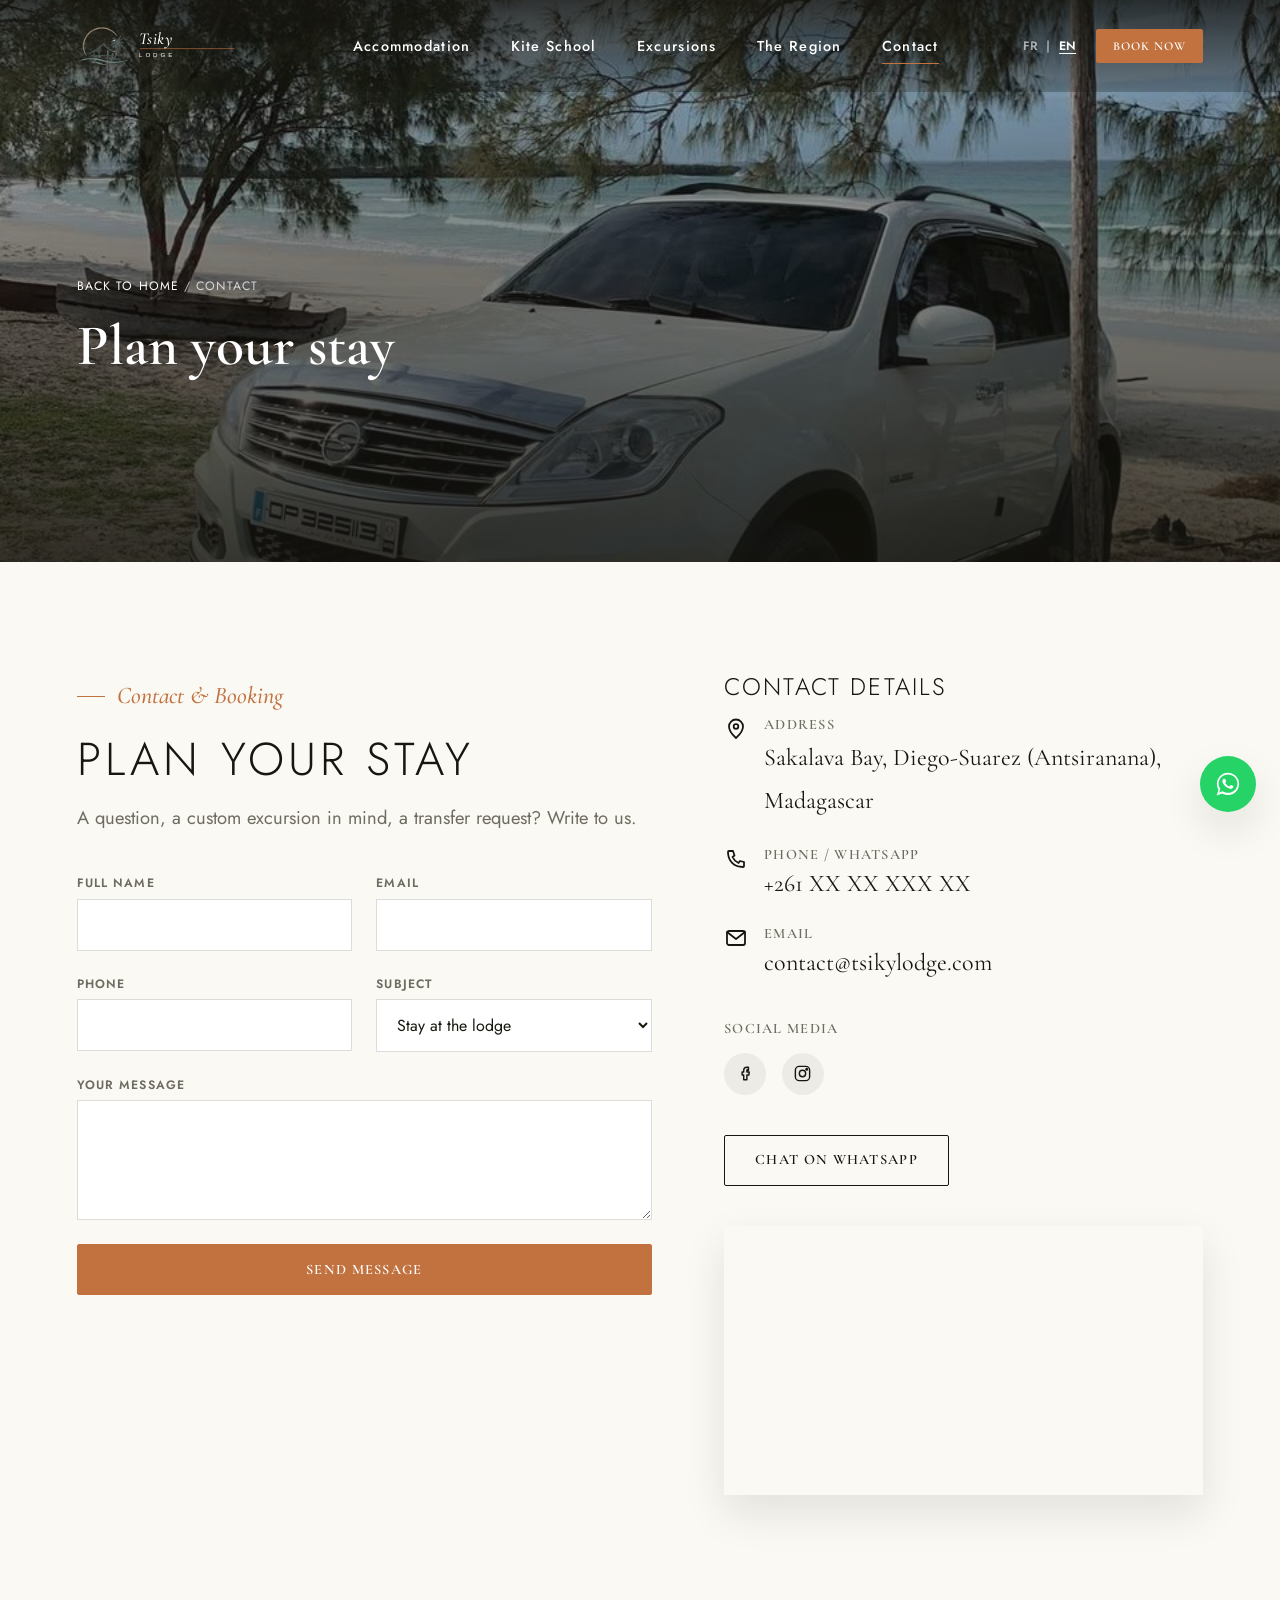
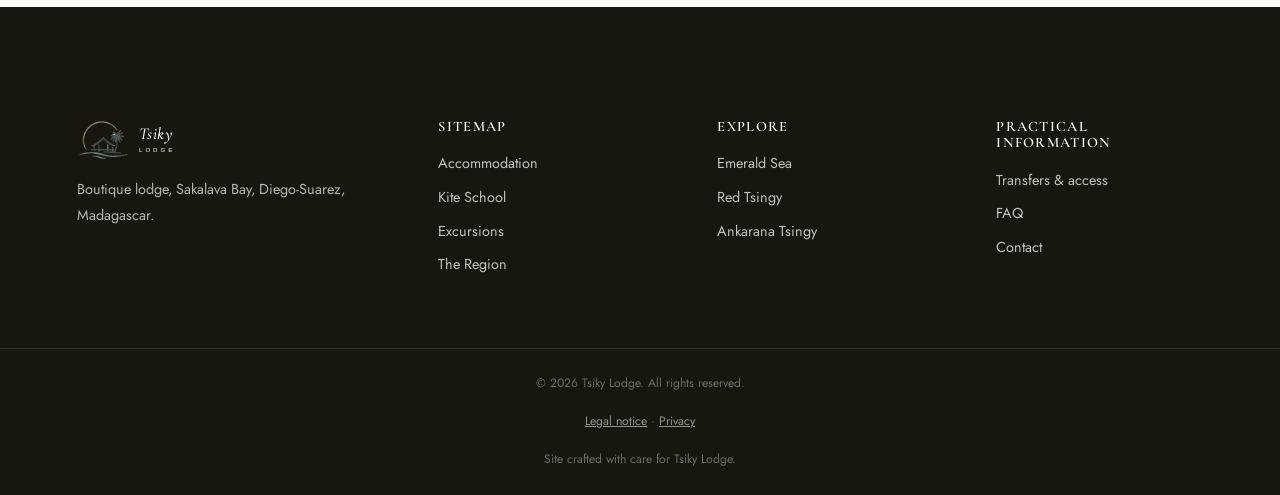
==== commit 49cec15e: "feat: intègre les vraies photos, corrige les bugs et nettoie les placeholders - Remplace les 47 plac" ====
--- a/contact.html
+++ b/contact.html
@@ -14,20 +14,20 @@
 <meta property="og:site_name" content="Tsiky Lodge">
 <meta property="og:title" content="Contact & réservation — Tsiky Lodge" data-i18n-attr="content:meta.title.contact">
 <meta property="og:description" content="Contactez le Tsiky Lodge pour réserver votre séjour, une excursion ou un transfert." data-i18n-attr="content:meta.description.contact">
-<meta property="og:image" content="https://www.tsikylodge.com/assets/img/og-image.svg">
+<meta property="og:image" content="https://www.tsikylodge.com/assets/img/og-image.jpg">
 <meta property="og:url" content="https://www.tsikylodge.com/contact.html">
 <meta property="og:locale" content="fr_FR">
 
 <meta name="twitter:card" content="summary_large_image">
 <meta name="twitter:title" content="Contact & réservation — Tsiky Lodge" data-i18n-attr="content:meta.title.contact">
 <meta name="twitter:description" content="Contactez le Tsiky Lodge pour réserver votre séjour, une excursion ou un transfert." data-i18n-attr="content:meta.description.contact">
-<meta name="twitter:image" content="https://www.tsikylodge.com/assets/img/og-image.svg">
-
-<link rel="icon" href="assets/img/logo-tsiky-lodge.svg" type="image/svg+xml">
+<meta name="twitter:image" content="https://www.tsikylodge.com/assets/img/og-image.jpg">
+
+<link rel="icon" href="assets/img/favicon.png" type="image/png">
 
 <link rel="preconnect" href="https://fonts.googleapis.com">
 <link rel="preconnect" href="https://fonts.gstatic.com" crossorigin>
-<link href="https://fonts.googleapis.com/css2?family=Cormorant+Garamond:ital,wght@0,500;0,600;1,500;1,600https://fonts.googleapis.com/css2?family=Cormorant+Garamond:wght@500;600;700&family=Jost:wght@400;500;600&display=swapfamily=Jost:wght@300;400;500;600https://fonts.googleapis.com/css2?family=Cormorant+Garamond:wght@500;600;700&family=Jost:wght@400;500;600&display=swapdisplay=swap" rel="stylesheet">
+<link href="https://fonts.googleapis.com/css2?family=Cormorant+Garamond:ital,wght@0,500;0,600;1,500;1,600&family=Jost:wght@300;400;500;600&display=swap" rel="stylesheet">
 
 <link rel="stylesheet" href="css/reset.css">
 <link rel="stylesheet" href="css/variables.css">
@@ -50,6 +50,7 @@
 <header class="site-header site-header--transparent" data-transparent-hero>
   <div class="container">
     <a href="index.html" class="logo" aria-label="Tsiky Lodge — accueil">
+      <img src="assets/img/logo-tsiky-lodge-icon.png" alt="" class="logo-icon" loading="lazy" width="60" height="47">
       <svg viewBox="0 0 320 90" role="img" aria-hidden="true"><text x="0" y="42" font-family="'Cormorant Garamond', Georgia, serif" font-size="40" letter-spacing="1" fill="#fff" font-weight="500" font-style="italic">Tsiky</text><text x="0" y="72" font-family="Arial, sans-serif" font-size="15" letter-spacing="7" fill="#C1723F">LODGE</text><line x1="2" y1="52" x2="230" y2="52" stroke="#C1723F" stroke-width="1.5"/></svg>
     </a>
     <nav class="main-nav" aria-label="Navigation principale">
@@ -78,6 +79,7 @@
 <div class="mobile-menu" id="mobile-menu">
   <div class="mobile-menu-top">
     <a href="index.html" class="logo" aria-label="Tsiky Lodge — accueil">
+      <img src="assets/img/logo-tsiky-lodge-icon.png" alt="" class="logo-icon" loading="lazy" width="60" height="47">
       <svg viewBox="0 0 320 90" role="img" aria-hidden="true"><text x="0" y="42" font-family="'Cormorant Garamond', Georgia, serif" font-size="40" letter-spacing="1" fill="#fff" font-weight="500" font-style="italic">Tsiky</text><text x="0" y="72" font-family="Arial, sans-serif" font-size="15" letter-spacing="7" fill="#C1723F">LODGE</text></svg>
     </a>
     <button class="mobile-menu-close" aria-label="Fermer le menu" data-i18n-attr="aria-label:nav.closeMenu"></button>
@@ -102,7 +104,7 @@
 
   <section class="page-hero">
     <div class="page-hero-media">
-      <img src="assets/img/transfert-4x4.svg" alt="Contact Tsiky Lodge" width="1600" height="1067" fetchpriority="high">
+      <img src="assets/img/transfert-4x4.jpg" alt="Contact Tsiky Lodge" width="1600" height="1067" fetchpriority="high">
     </div>
     <div class="container page-hero-content">
       <p class="breadcrumb"><a href="index.html" data-i18n="common.backHome">Retour à l'accueil</a> / <span data-i18n="nav.contact">Contact</span></p>
@@ -192,7 +194,8 @@
   <div class="container footer-grid">
     <div class="footer-brand">
       <a href="index.html" class="logo" aria-label="Tsiky Lodge">
-        <svg viewBox="0 0 320 90" role="img" aria-hidden="true"><text x="0" y="42" font-family="'Cormorant Garamond', Georgia, serif" font-size="40" letter-spacing="1" fill="#FBF9F4" font-weight="500" font-style="italic">Tsiky</text><text x="0" y="72" font-family="Arial, sans-serif" font-size="15" letter-spacing="7" fill="#C1723F">LODGE</text></svg>
+        <img src="assets/img/logo-tsiky-lodge-icon.png" alt="" class="logo-icon" loading="lazy" width="60" height="47">
+      <svg viewBox="0 0 320 90" role="img" aria-hidden="true"><text x="0" y="42" font-family="'Cormorant Garamond', Georgia, serif" font-size="40" letter-spacing="1" fill="#FBF9F4" font-weight="500" font-style="italic">Tsiky</text><text x="0" y="72" font-family="Arial, sans-serif" font-size="15" letter-spacing="7" fill="#C1723F">LODGE</text></svg>
       </a>
       <p data-i18n="footer.tagline">Lodge de charme, Baie Sakalava, Diego-Suarez, Madagascar.</p>
     </div>
--- a/css/main.css
+++ b/css/main.css
@@ -376,13 +376,31 @@
 }
 
 .logo {
-  display: block;
-  width: 150px;
+  display: flex;
+  align-items: center;
+  gap: 0.55em;
+  width: 195px;
   transition: width var(--dur-base) var(--ease-standard);
 }
 
+.logo-icon {
+  height: 42px;
+  width: auto;
+  flex-shrink: 0;
+  transition: height var(--dur-base) var(--ease-standard);
+}
+
+.logo svg {
+  flex: 1;
+  min-width: 0;
+}
+
 .site-header--solid .logo {
-  width: 128px;
+  width: 170px;
+}
+
+.site-header--solid .logo-icon {
+  height: 36px;
 }
 
 .main-nav {
